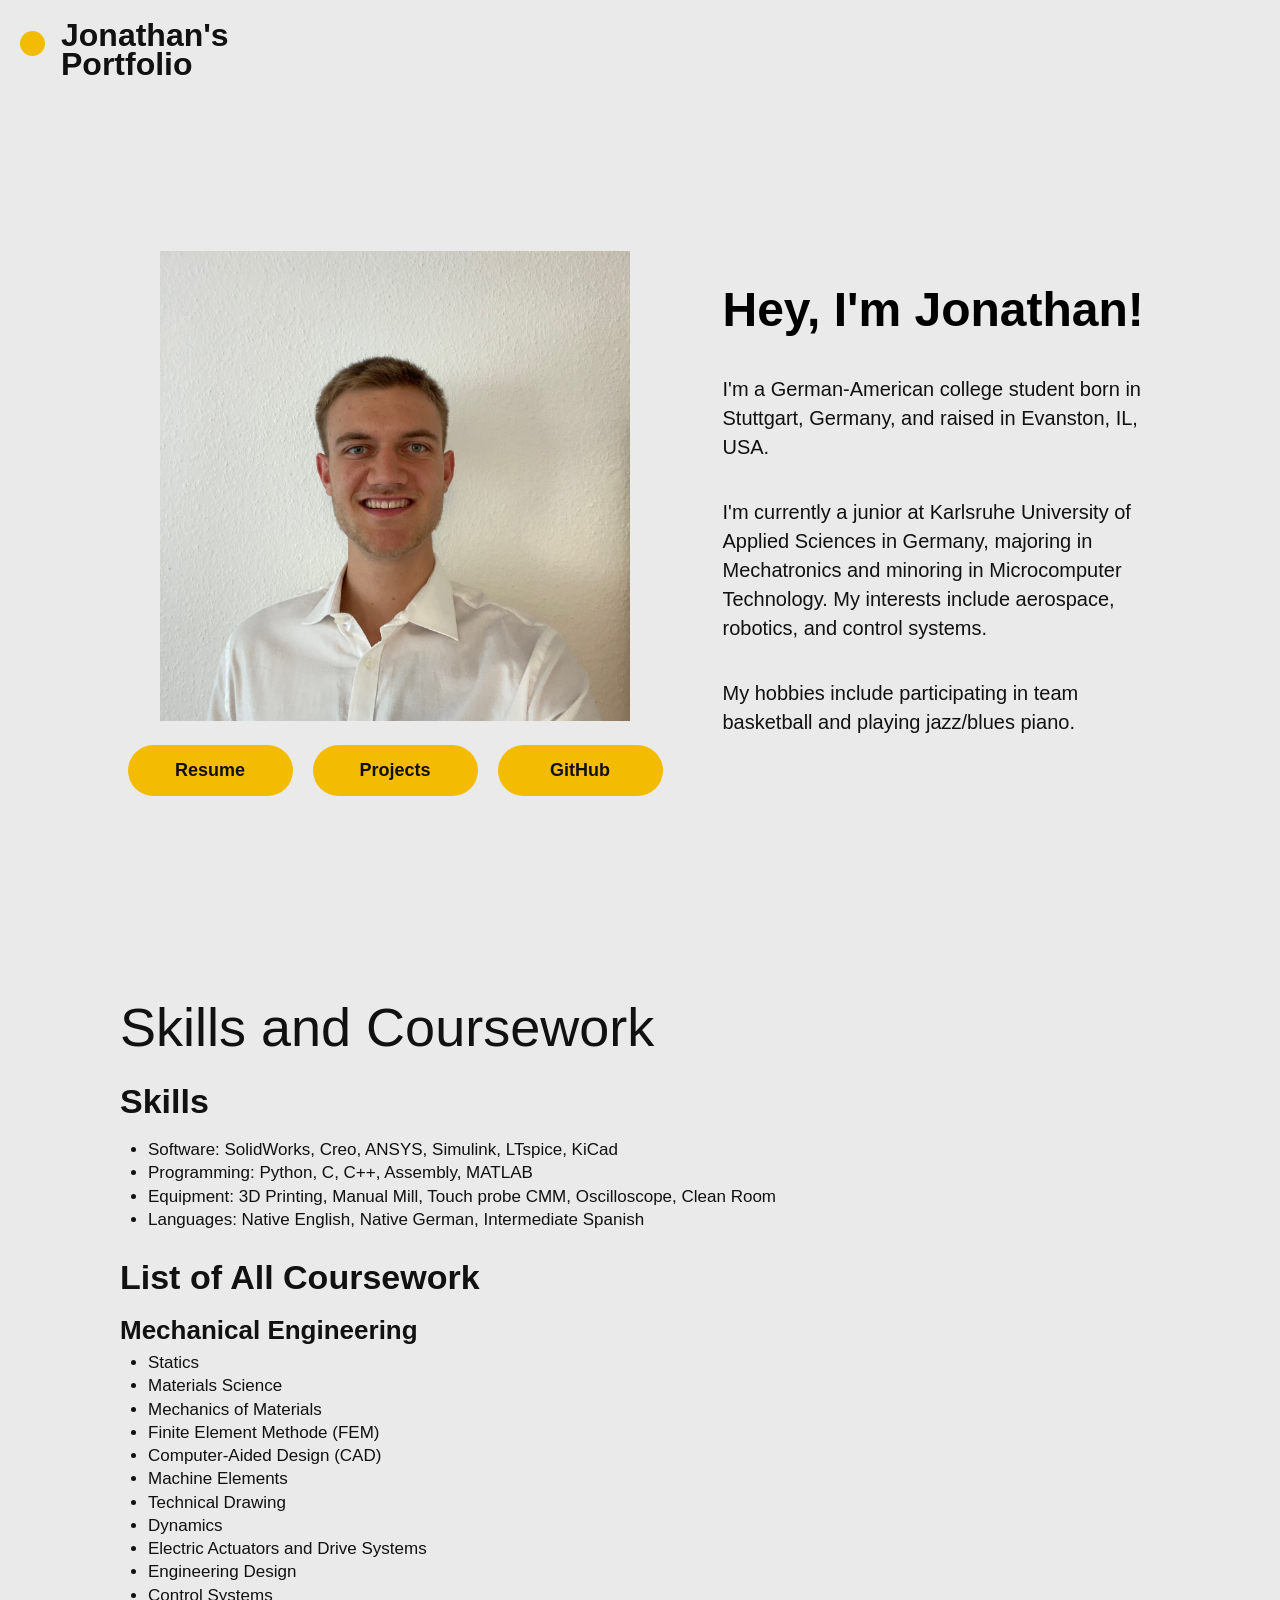
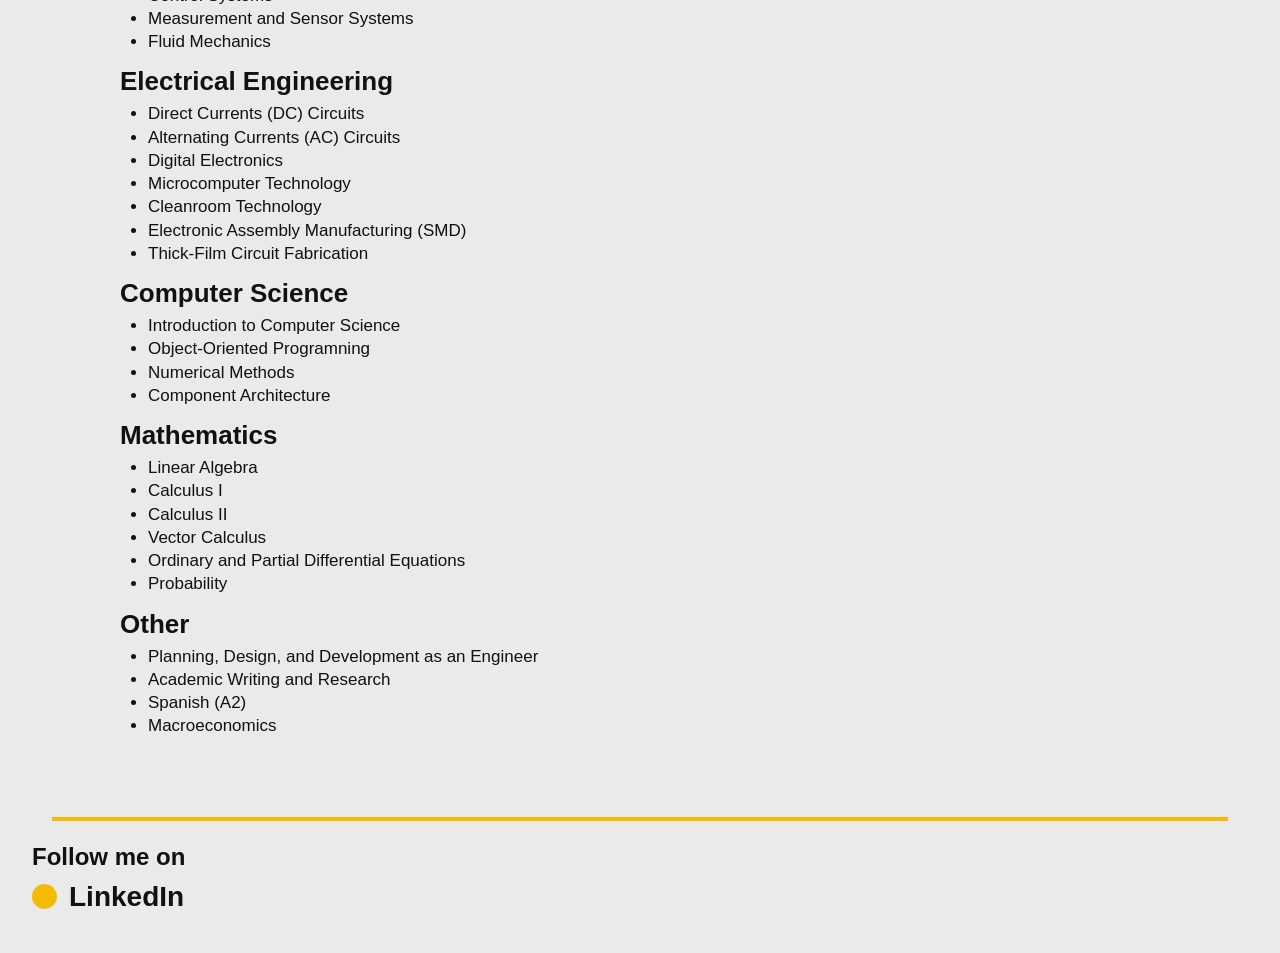
==== index.html @ bb405d4b "Initial portfolio upload" ====
<!DOCTYPE html>             <!--tells the browser I am using modern HTML5-->
<html lang="en">            <!--declares english at hte page languade-->
<head>                      <!--pre compile time settings-->
  <meta charset="UTF-8">    <!--defines how text is stored and displayed-->
  <meta name="viewport" content="width=device-width, initial-scale=1.0">          <!--for responsive sites that fit new screen sizes-->
  <title>Jonathan Portfolio</title>                                             <!--the name of the website-->
  <link rel="stylesheet" href="css/styles.css">                                   <!--link the css file-->
</head>
  <!--=================================
        GLOBAL FIXED TOP BANNER
    ===================================-->
<body>                      <!--the body section structures everything the user sees and interacts with-->
  <header class="top-banner">                                                     <!--declaires a top banner-->
    <div class="top-banner-inner">
      <a href="index.html" class="home-link" aria-label="Go to home page">        <!--this declaires a linke to index.html-->
        <span class="nav-dot"></span>                                             
        <span class="home-text">                                                  <!--tjes declaires the elements of the button, like the yellow circle and text-->
          <span>Jonathan's</span>
          <span>Portfolio</span>
        </span>
      </a>
    </div>
  </header>

  <main class="hero">

    <!-- Left side: profile image + buttons -->
    <div class="left-column">
      <img src="images/profile.jpg" alt="Photo of Jonathan" class="profile-pic">

      <div class="button-container">
        <a href="files/resume.pdf" target="_blank" class="main-button">Resume</a>
        <a href="projects.html" class="main-button">Projects</a>
        <a href="https://github.com/Jonathan-Maerklin" target="_blank" class="main-button">GitHub</a>
      </div>
    </div>

    <!-- Right side: intro text -->
    <div class="bio">
      <h1>Hey, I'm Jonathan!</h1>
      <p>
        I'm a German-American college student born in Stuttgart, Germany, and raised in Evanston, IL, USA.
      </p>
      <p>
        I'm currently a junior at Karlsruhe University of Applied Sciences in Germany, 
        majoring in Mechatronics and minoring in Microcomputer Technology. 
        My interests include aerospace, robotics, and control systems.
      </p>
      <p>
        My hobbies include participating in team basketball and playing jazz/blues piano.
      </p>
    </div>
  </main>

  <section class="skills-coursework">
    <h2>Skills and Coursework</h2>

    <div class="skills-block">
      <h3>Skills</h3>
      <ul>
        <li>Software: SolidWorks, Creo, ANSYS, Simulink, LTspice, KiCad</li>
        <li>Programming: Python, C, C++, Assembly, MATLAB</li>
        <li>Equipment: 3D Printing, Manual Mill, Touch probe CMM, Oscilloscope, Clean Room</li>
        <li>Languages: Native English, Native German, Intermediate Spanish</li>
      </ul>
    </div>

    <div class="coursework-block">
      <h3>List of All Coursework</h3>

      <h4>Mechanical Engineering</h4>
      <ul>
        <li>Statics</li>
        <li>Materials Science</li>
        <li>Mechanics of Materials</li>
        <li>Finite Element Methode (FEM)</li>
        <li>Computer-Aided Design (CAD)</li>
        <li>Machine Elements</li>
        <li>Technical Drawing</li>
        <li>Dynamics</li>
        <li>Electric Actuators and Drive Systems</li>
        <li>Engineering Design</li>
        <li>Control Systems</li>
        <li>Measurement and Sensor Systems</li>
        <li>Fluid Mechanics</li>
      </ul>

      <h4>Electrical Engineering</h4>
      <ul>
        <li>Direct Currents (DC) Circuits</li>
        <li>Alternating Currents (AC) Circuits</li>
        <li>Digital Electronics</li>
        <li>Microcomputer Technology</li>
        <li>Cleanroom Technology</li>
        <li>Electronic Assembly Manufacturing (SMD)</li>
        <li>Thick-Film Circuit Fabrication</li>
      </ul>

      <h4>Computer Science</h4>
      <ul>
        <li>Introduction to Computer Science</li>
        <li>Object-Oriented Programning</li>
        <li>Numerical Methods</li>
        <li>Component Architecture</li>

      </ul>

      <h4>Mathematics</h4>
      <ul>
        <li>Linear Algebra</li>
        <li>Calculus I</li>
        <li>Calculus II</li>
        <li>Vector Calculus</li>
        <li>Ordinary and Partial Differential Equations</li>
        <li>Probability</li>
      </ul>

      <h4>Other</h4>
      <ul>
        <li>Planning, Design, and Development as an Engineer</li>
        <li>Academic Writing and Research</li>
        <li>Spanish (A2)</li>
        <li>Macroeconomics</li>
      </ul>
    </div>
  </section>

  <!-- Footer -->
  <footer class="footer-banner">
    <div class="footer-left">
      <h3>Follow me on</h3>
      <a href="https://www.linkedin.com/in/max-jonathan-maerklin" target="_blank" class="footer-link">
        <span class="footer-dot"></span>
        <span>LinkedIn</span>
      </a>
    </div>
  </footer>
  
</body>
</html>
---- css/styles.css ----
/* =========================================================
   ROOT VARIABLES
========================================================= */
:root {
    --accent-color: #f3bb02;
    --accent-hover: #ffc400;
    --text-dark: #111111;
    --page-bg: #ffffff;
    --footer-line: 4px;
    --banner-height: 96px;
    --max-width: 1500px;
    --shadow-soft: 0 8px 24px rgba(0, 0, 0, 0.08);
}

/* =========================================================
   GLOBAL RESET
========================================================= */
* {
    box-sizing: border-box;
}

html {
    scroll-behavior: smooth;
}

body {
    font-family: -apple-system, BlinkMacSystemFont, 'Segoe UI', Roboto, Helvetica, Arial, sans-serif;
    margin: 0;
    background: #eaeaea;
    color: var(--text-dark);
}

img,
video {
    display: block;
    max-width: 100%;
}

a {
    color: inherit;
}

/* =========================================================
   GLOBAL FIXED TOP BANNER
   Change 1: stays fixed at top while scrolling
========================================================= */
.top-banner {
    width: 100%;
    height: var(--banner-height);
    background: #eaeaea;
    display: flex;
    align-items: center;
}

.top-banner-inner {
    width: 100%;
    max-width: 1800px;
    margin: 0 auto;
    padding: 0 20px;
    display: flex;
    align-items: flex-start;
    gap: 70px;
}

/* =========================================================
   HOME LINK + BACK LINK
   Change 2: yellow dot aligns with first/top line of text
========================================================= */
.home-link,
.back-projects-link {
    text-decoration: none;
    color: var(--text-dark);
    display: inline-flex;
    align-items: flex-start;
    gap: 16px;
}

.nav-dot {
    width: 25px;
    height: 25px;
    border-radius: 50%;
    background: var(--accent-color);
    flex-shrink: 0;
    margin-top: 14px; /* aligns dot with top line of text */
}

.home-text {
    display: flex;
    flex-direction: column;
    line-height: 0.92;
    font-size: 32px;
    font-weight: 700;
    margin-top: 4px;
}

.back-projects-text {
    font-size: 32px;
    font-weight: 700;
    line-height: 1;
    margin-top: 8px;
}

/* =========================================================
   MAIN LAYOUT SPACING
   Adds room below the fixed top banner
========================================================= */
.hero,
.projects-page,
.project-page {
    padding-top: 35px;
}

/* =========================================================
   INDEX PAGE
========================================================= */
.hero {
    max-width: 1400px;
    min-height: 100vh;
    margin: 0 auto;
    padding-left: 50px;
    padding-right: 50px;
    padding-bottom: 80px;
    display: flex;
    justify-content: center;
    align-items: center;
    gap: 60px;
}

.left-column {
    display: flex;
    flex-direction: column;
    align-items: center;
    gap: 24px;
}

.button-container {
    display: flex;
    flex-direction: row;
    justify-content: center;
    gap: 20px;
    flex-wrap: wrap;
}

.main-button {
    display: block;
    width: 165px;
    padding: 13px 16px;
    background: var(--accent-color);
    color: var(--text-dark);
    text-decoration: none;
    font-size: 18px;
    font-weight: 600;
    border-radius: 999px;
    text-align: center;
    border: 2px solid transparent;
    transition: background 0.2s ease, border 0.2s ease;
}

.main-button:hover {
    background: var(--accent-hover);
    border: 2px solid black;
}

.profile-pic {
    width: 470px;
    height: 470px;
    object-fit: cover;
    object-position: center;
}

.bio {
    max-width: 430px;
    min-height: 470px;
    display: flex;
    flex-direction: column;
    justify-content: center;
    padding-top: 0px;
    padding-bottom: 12px;
}

.bio h1 {
    font-size: 48px;
    margin-top: 0;
    margin-bottom: 18px;
    color: #000;
}

.bio p {
    font-size: 20px;
    line-height: 1.45;
    margin-bottom: 16px;
}

/* =========================================================
   SKILLS / COURSEWORK
========================================================= */
.skills-coursework {
    max-width: 1100px;
    margin-top: 0;
    margin-bottom: 60px;
    margin-left: 120px;
    margin-right: 40px;
}

.skills-coursework h2 {
    font-size: 54px;
    margin: 0 0 24px 0;
    text-align: left;
    font-weight: 540;
}

.skills-block,
.coursework-block {
    margin-bottom: 28px;
}

.skills-coursework h3 {
    font-size: 34px;
    margin: 0 0 18px 0;
    font-weight: 600;
}

.skills-coursework h4 {
    font-size: 26px;
    margin: 14px 0 6px 0;
    font-weight: 600;
}

.skills-coursework ul {
    margin: 0;
    padding-left: 28px;
}

.skills-coursework li {
    font-size: 17px;
    line-height: 1.25;
    margin-bottom: 2px;
}

.gpa-line {
    font-size: 15px;
    margin: 0 0 12px 0;
}

/* =========================================================
   FOOTER
========================================================= */
.footer-banner {
    margin-top: 20px;
    padding: 20px 32px 40px 32px;
    background: transparent;
    position: relative;
}

.footer-banner::before {
    content: "";
    display: block;
    width: calc(100% - 40px);
    height: var(--footer-line);
    background: var(--accent-color);
    margin: 0 auto 22px auto;
}

.footer-left h3 {
    margin: 0 0 10px 0;
    font-size: 24px;
    color: var(--text-dark);
}

.footer-link {
    display: inline-flex;
    align-items: center;
    gap: 12px;
    text-decoration: none;
    font-size: 28px;
    font-weight: 700;
    color: var(--text-dark);
}

.footer-link:hover {
    text-decoration: underline;
}

.footer-dot {
    width: 25px;
    height: 25px;
    border-radius: 50%;
    background: var(--accent-color);
    flex-shrink: 0;
}

/* =========================================================
   PROJECTS PAGE
   Change 4: desktop layout is 3 cards wide
========================================================= */
.projects-page {
    max-width: 1800px;
    margin: 0 auto;
    padding-left: 22px;
    padding-right: 22px;
    padding-bottom: 80px;
}

.projects-header {
    text-align: center;
    margin-bottom: 70px;
}

.projects-title {
    font-size: 44px;
    margin-top: 0;
    margin-bottom: 18px;
    color: #000;
}

.intro-text {
    max-width: 800px;   /* controls line length */
    margin: 0 auto;     /* centers it */
    text-align: center;
}

.projects-header p {
    font-size: 22px;
    margin: 0;
    line-height: 1.2;

    max-width: 800px;
    margin-left: auto;
    margin-right: auto;
    text-align: center;
}

/* =========================================================
   IMPORTANT: ADDING MORE PROJECTS
   This grid controls how many project cards appear per row.
   Desktop: 3 columns
   Tablet:  2 columns
   Mobile:  1 column

   If you add more project cards in projects.html, they will
   automatically flow into this grid.
========================================================= */
.projects-grid {
    display: grid;
    grid-template-columns: repeat(3, 1fr);
    gap: 42px;
    align-items: start;
}

.project-card {
    position: relative;
    display: block;
    text-decoration: none;
    overflow: hidden;
    background: #ddd;
    box-shadow: var(--shadow-soft);
}

.project-card img {
    width: 100%;
    aspect-ratio: 1 / 1;
    object-fit: cover;
    transition: transform 0.25s ease, filter 0.25s ease;
}

.project-overlay {
    position: absolute;
    inset: 0;
    background: rgba(0, 0, 0, 0.45);
    display: flex;
    justify-content: center;
    align-items: center;
    opacity: 0;
    transition: opacity 0.25s ease;
    padding: 20px;
    text-align: center;
}

.project-overlay h2 {
    color: white;
    font-size: 34px;
    margin: 0;
    font-weight: 700;
}

.project-card:hover .project-overlay {
    opacity: 1;
}

.project-card:hover img {
    filter: brightness(0.65);
    transform: scale(1.02);
}

/* =========================================================
   SHARED PROJECT DETAIL PAGE STYLES
========================================================= */
.project-page {
    max-width: 1280px;
    margin: 0 auto;
    padding-left: 28px;
    padding-right: 28px;
    padding-bottom: 80px;
}

.project-row {
    margin-bottom: 54px;
}

.project-row-top {
    margin-top: 10px;
}

.two-column {
    display: grid;
    grid-template-columns: 1fr 1fr;
    gap: 36px;
    align-items: center;
}

.project-media img,
.project-media video {
    width: 100%;
    display: block;
    box-shadow: var(--shadow-soft);
    background: white;
}

.project-text h2 {
    margin: 0 0 16px 0;
    font-size: 30px;
}

.project-text p {
    margin: 0 0 14px 0;
    font-size: 18px;
    line-height: 1.6;
}

.project-media-smaller {
    width: 88%;
    margin: 0 auto;
}

/* =========================================================
   CUBESAT PAGE
========================================================= */
.square-crop-image {
    aspect-ratio: 1 / 1;
    object-fit: cover;
    object-position: center;
}

.single-image-with-text-below {
    display: flex;
    flex-direction: column;
    gap: 22px;
}

.centered-text-block {
    max-width: 850px;
    margin: 0 auto;
    text-align: center;
}

.hover-video {
    width: 100%;
    aspect-ratio: 4 / 3;
    object-fit: cover;
    background: #0f607d;
    cursor: pointer;
}

.video-container {
    position: relative;
    width: 100%;
}

.video-label {
    position: absolute;
    bottom: 12px;
    left: 12px;
    color: white;
    font-size: 36px;
    line-height: 1;
    font-weight: 600;
    pointer-events: none;
}

/* =========================================================
   AIRFOIL PAGE
========================================================= */
.airfoil-cover-crop {
    width: 100%;
    height: 500px;
    object-fit: cover;
    object-position: center;
}

/* CAD layout with text under top view and left of isometric */
.airfoil-cad-section {
    display: grid;
    grid-template-columns: 1fr 1fr;
    gap: 36px;
    align-items: start;
}

.airfoil-cad-left,
.airfoil-cad-right {
    display: flex;
    flex-direction: column;
    gap: 24px;
}

.airfoil-cad-text {
    max-width: 100%;
}

/* Slightly reduce assembly image size */
.airfoil-assembly-smaller {
    width: 90%;
    margin: 0 auto;
}

/* =========================================================
   VERY IMPORTANT: HOW TO ADD ANOTHER PROJECT PAGE
========================================================= */
/*
1. In projects.html:
   - Copy the "NEW PROJECT TEMPLATE" card block
   - Update href, image path, alt text, and title

2. Create a new html file:
   - Copy cubesat.html or airfoil.html
   - Rename the file (example: rocket.html)
   - Keep the top banner and footer
   - Replace the content rows with your new images and text

3. In CSS:
   - If the new project uses the same layout, you do not need to add much
   - Only add a new section here if the page needs custom image sizing or layout

4. If you want more than 3 project cards per row on desktop:
   - Change .projects-grid grid-template-columns
*/

/* =========================================================
   RESPONSIVE STYLES
========================================================= */
@media (max-width: 1200px) {
    .hero {
        flex-direction: column;
        gap: 40px;
        text-align: center;
        min-height: auto;
        padding-top: 35px;
    }

    .left-column {
        flex-direction: column-reverse;
    }

    .button-container {
        align-items: center;
    }

    .bio {
        max-width: 700px;
        min-height: auto;
        padding-top: 0;
        padding-bottom: 0;
    }

    .bio h1 {
        font-size: 38px;
    }

    .bio p {
        font-size: 18px;
    }

    .projects-grid {
        grid-template-columns: repeat(2, 1fr);
    }

    .skills-coursework {
        margin-left: 60px;
        margin-right: 30px;
    }

    .skills-coursework h2 {
        font-size: 46px;
    }

    .skills-coursework li {
        font-size: 20px;
    }

    .two-column,
    .airfoil-cad-section {
        grid-template-columns: 1fr;
    }
}

@media (max-width: 700px) {
    :root {
        --banner-height: 125px;
    }

    .top-banner-inner {
        padding: 12px 16px 0 16px;
        flex-direction: column;
        gap: 8px;
    }

    .nav-dot {
        width: 24px;
        height: 24px;
        margin-top: 10px;
    }

    .home-text,
    .back-projects-text {
        font-size: 22px;
    }

    .hero {
        padding-left: 20px;
        padding-right: 20px;
        padding-bottom: 60px;
    }

    .profile-pic {
        width: 280px;
        height: 280px;
    }

    .main-button {
        width: 165px;
        font-size: 18px;
    }

    .bio h1 {
        font-size: 32px;
    }

    .bio p {
        font-size: 17px;
    }

    .projects-page {
        padding-left: 20px;
        padding-right: 20px;
    }

    .projects-header h1 {
        font-size: 38px;
    }

    .projects-header p {
        font-size: 18px;
    }

    .projects-grid {
        grid-template-columns: 1fr;
        gap: 28px;
    }

    .project-overlay h2 {
        font-size: 26px;
    }

    .project-page {
        padding-left: 20px;
        padding-right: 20px;
    }

    .project-text h2 {
        font-size: 24px;
    }

    .project-text p {
        font-size: 17px;
    }

    .skills-coursework {
        margin: 30px 20px 50px 20px;
    }

    .skills-coursework h2 {
        font-size: 38px;
        margin-bottom: 28px;
    }

    .skills-coursework h3 {
        font-size: 28px;
    }

    .skills-coursework h4 {
        font-size: 18px;
    }

    .skills-coursework li,
    .gpa-line {
        font-size: 18px;
    }

    .footer-link {
        font-size: 22px;
    }
}
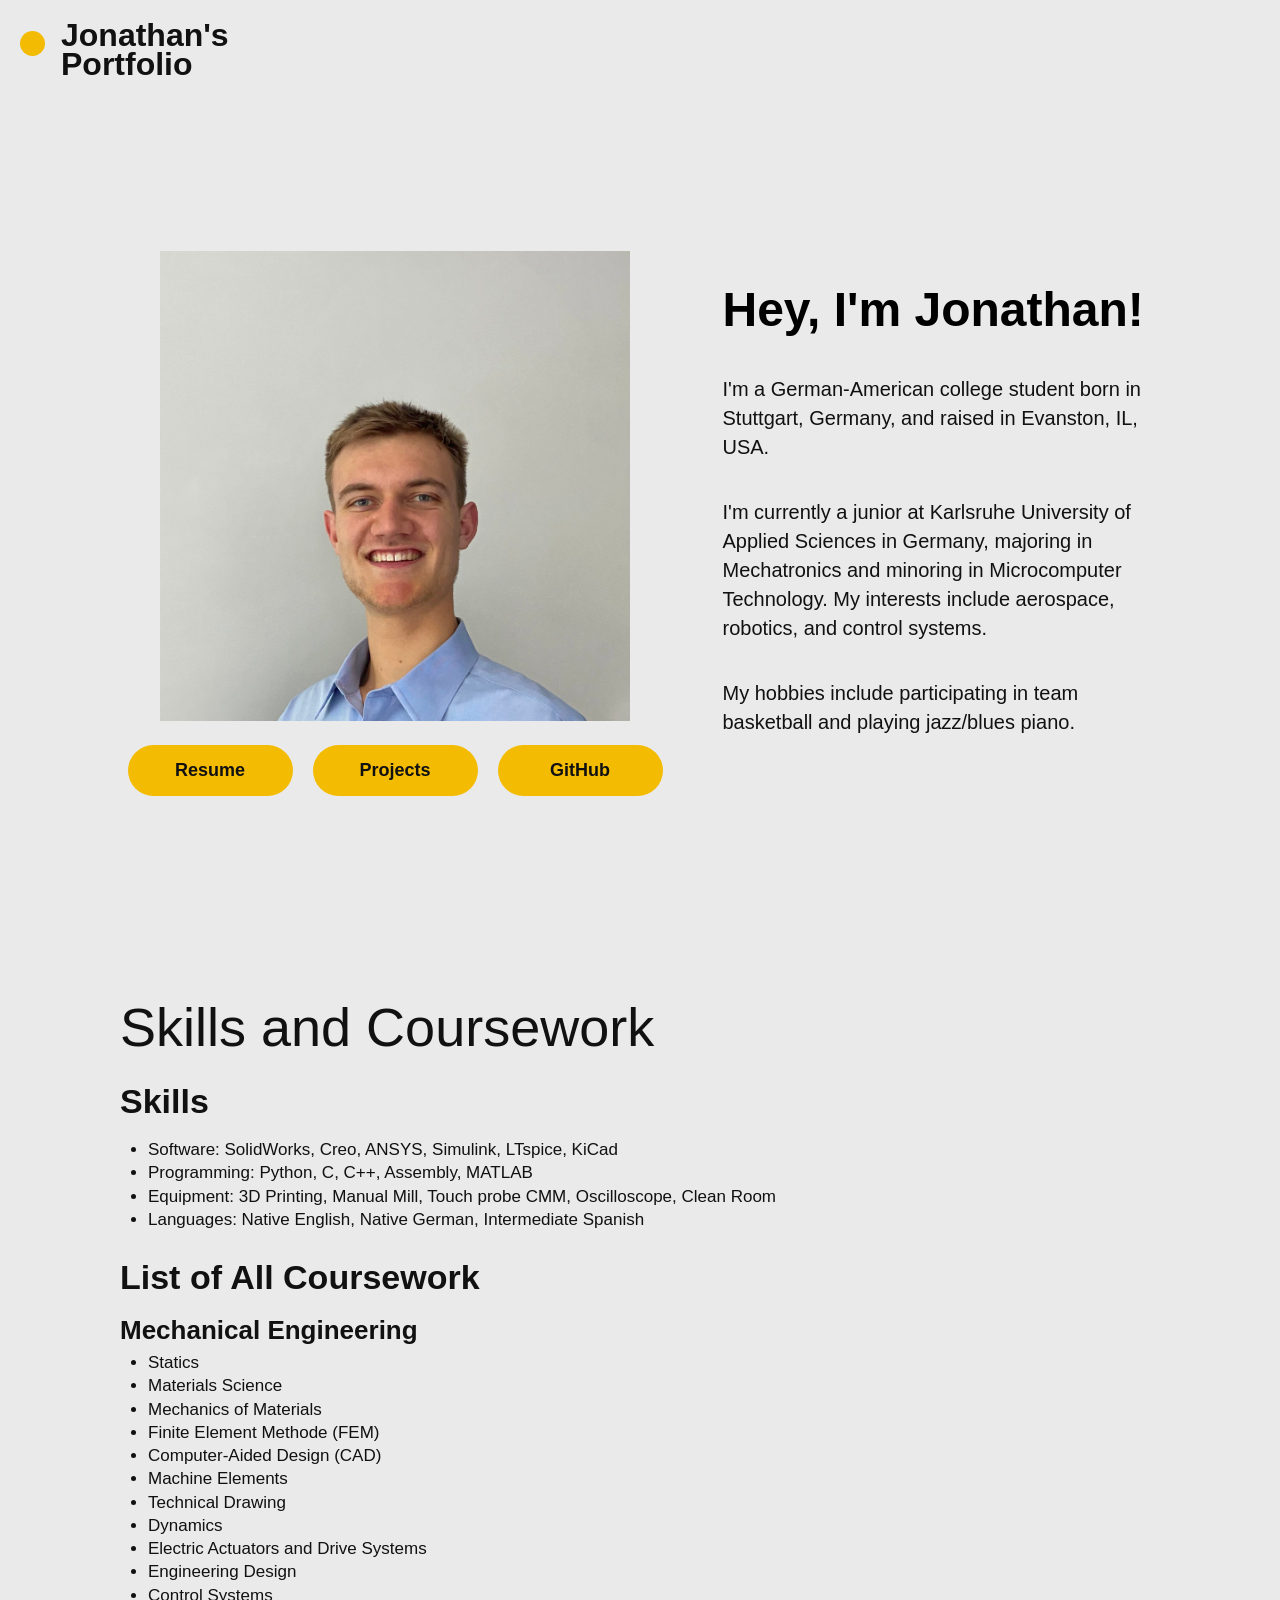
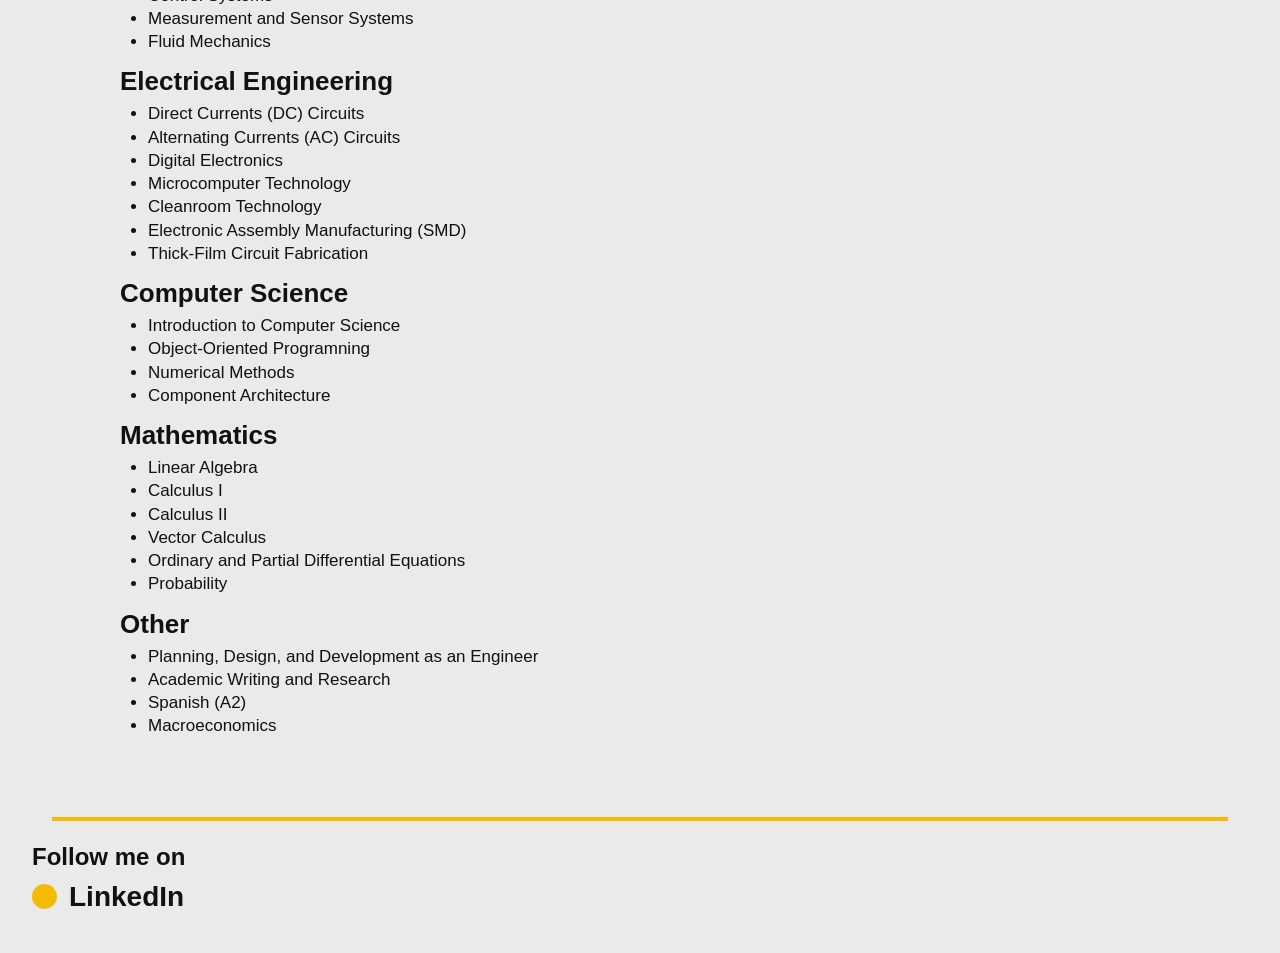
==== commit 59077bf9: "Updated favicon and profile image" ====
--- a/index.html
+++ b/index.html
@@ -4,7 +4,14 @@
   <meta charset="UTF-8">    <!--defines how text is stored and displayed-->
   <meta name="viewport" content="width=device-width, initial-scale=1.0">          <!--for responsive sites that fit new screen sizes-->
   <title>Jonathan Portfolio</title>                                             <!--the name of the website-->
+
+<link rel="apple-touch-icon" sizes="180x180" href="images/favicon/apple-touch-icon.png">
+<link rel="icon" type="image/png" sizes="32x32" href="images/favicon/favicon-32x32.png">
+<link rel="icon" type="image/png" sizes="16x16" href="images/favicon/favicon-16x16.png">
+<link rel="manifest" href="images/favicon/site.webmanifest">
+
   <link rel="stylesheet" href="css/styles.css">                                   <!--link the css file-->
+
 </head>
   <!--=================================
         GLOBAL FIXED TOP BANNER
